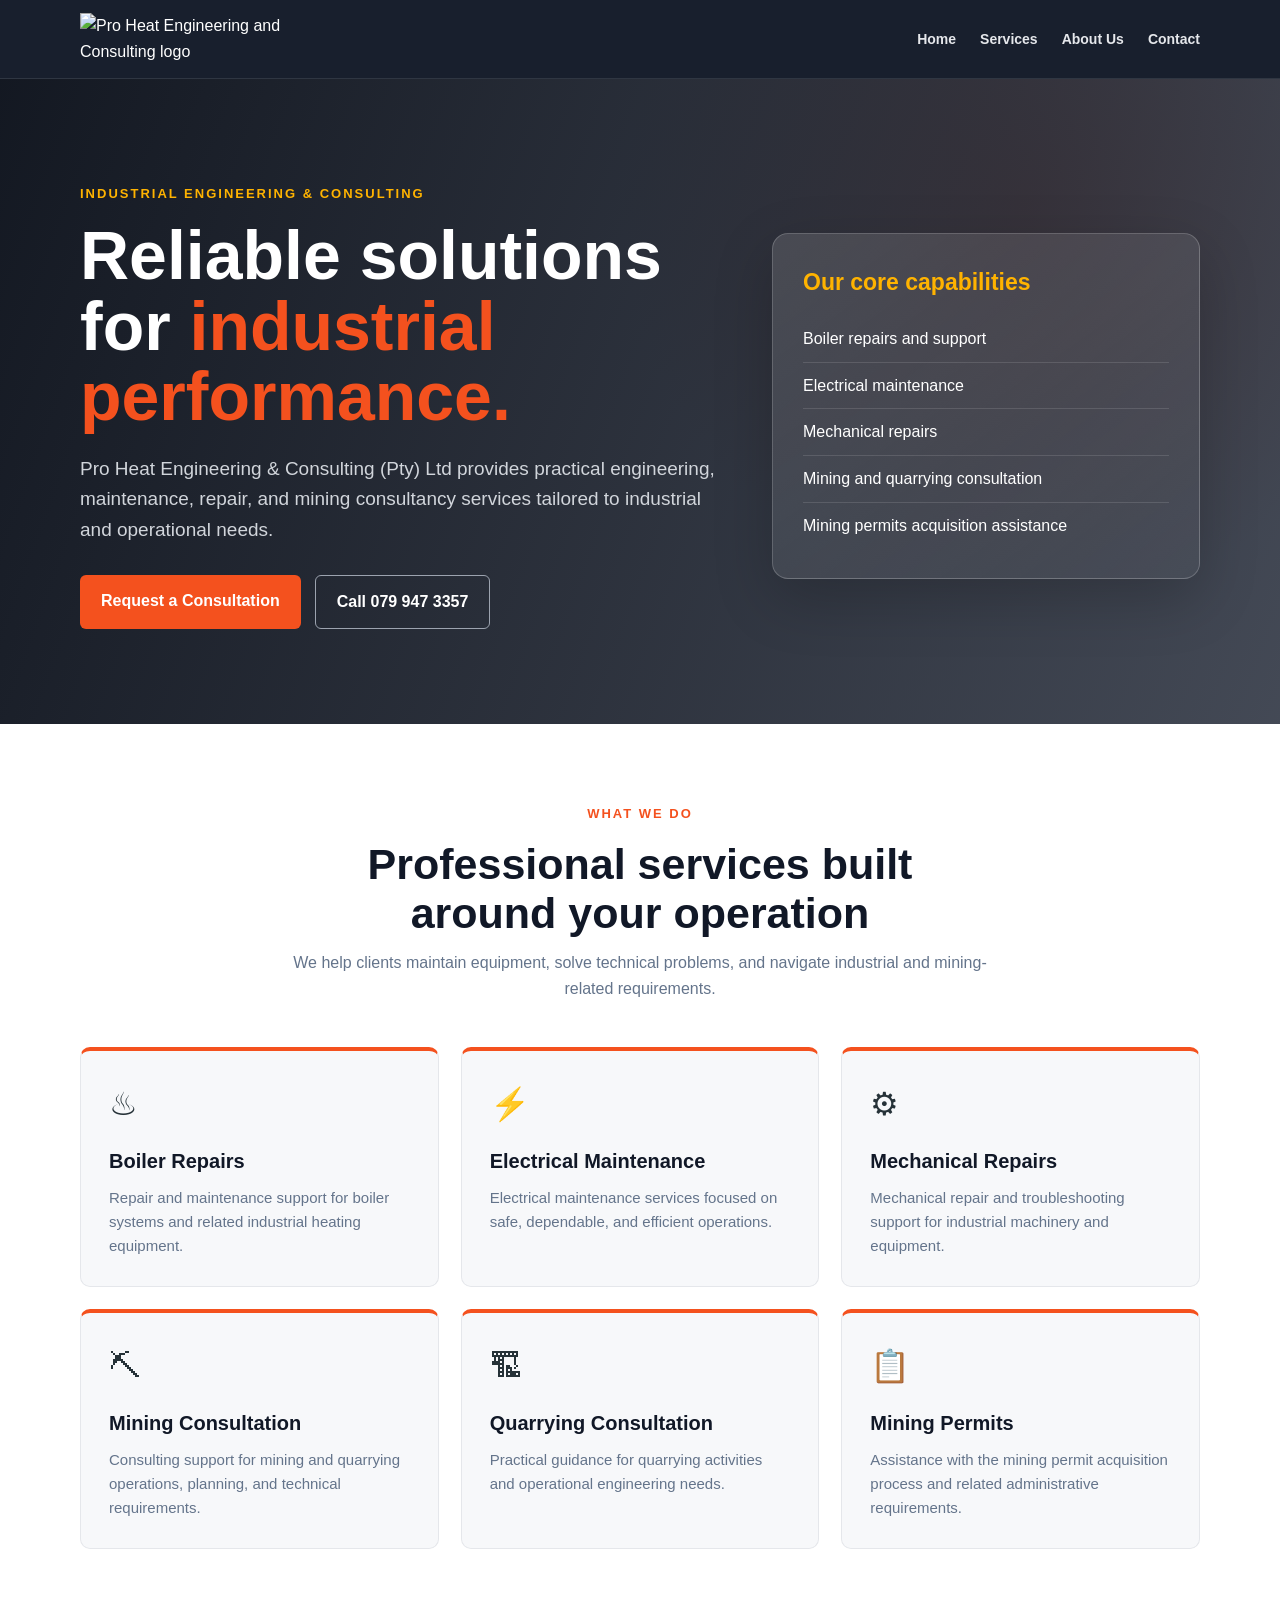
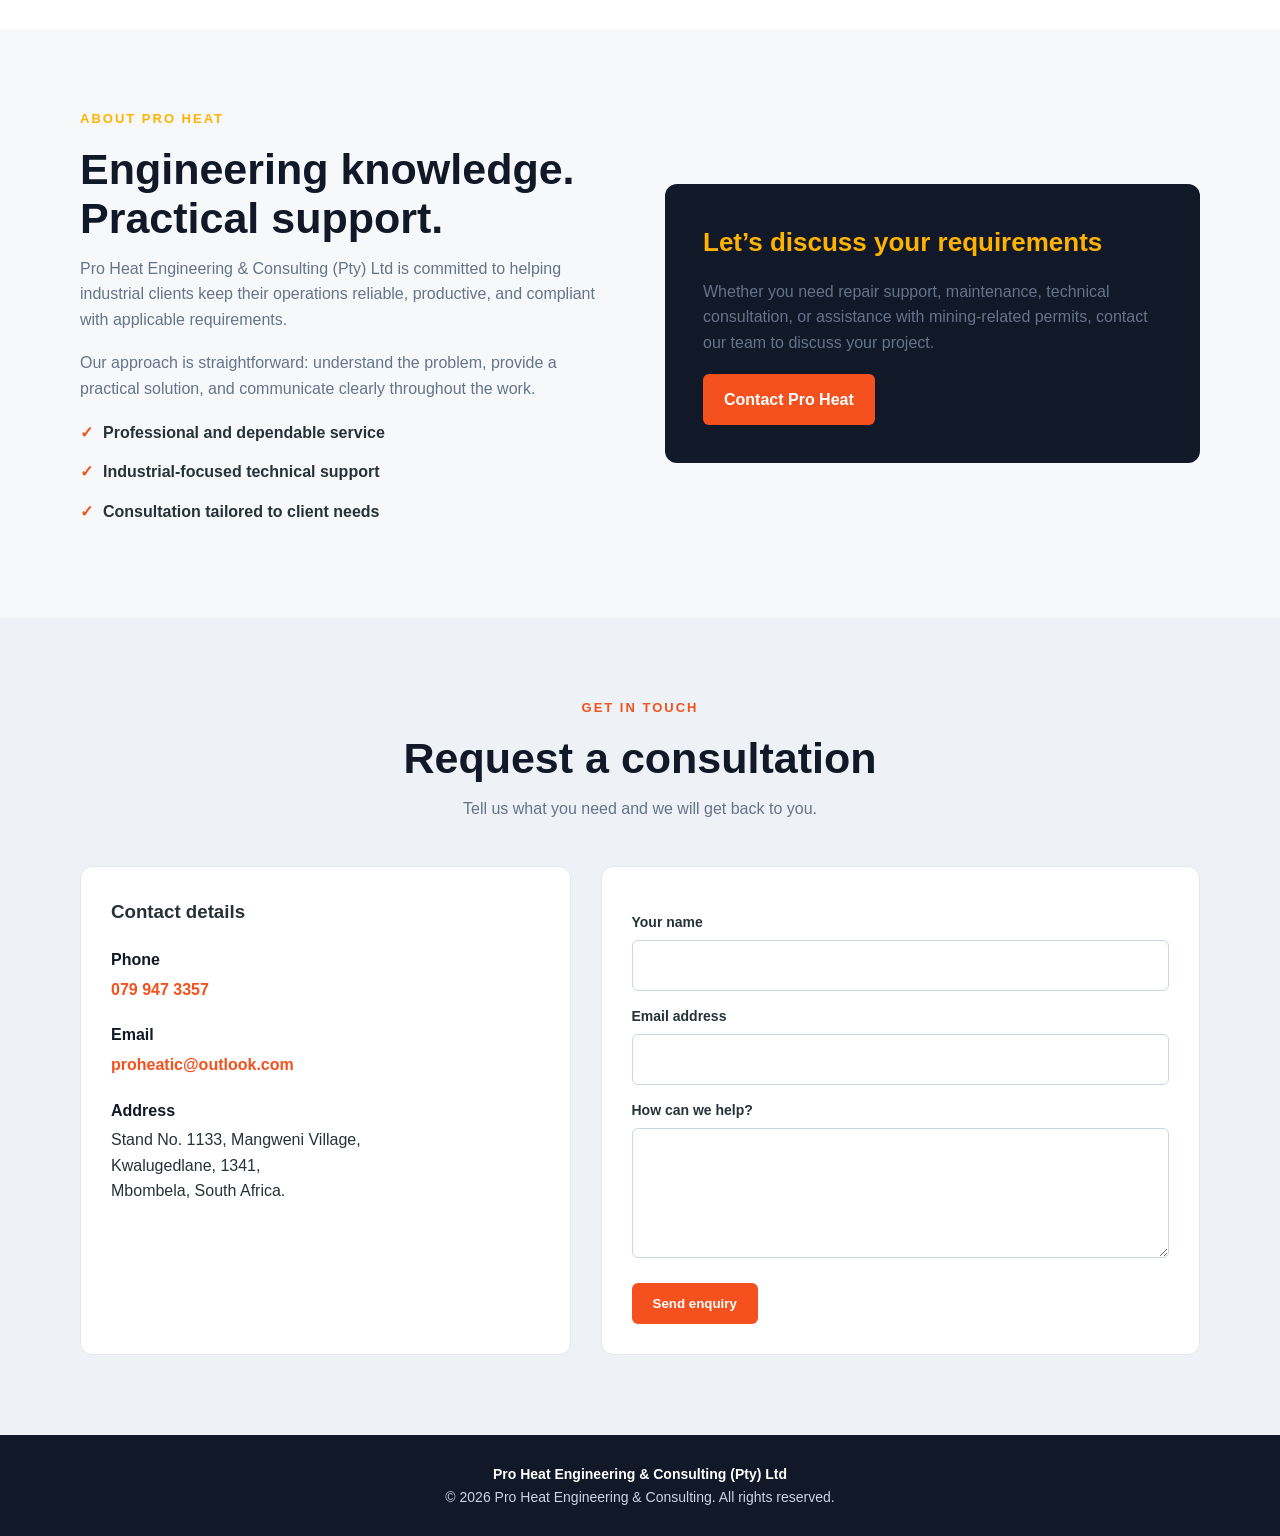
==== index.html @ ebc01241 "Add files via upload" ====
<!DOCTYPE html>
<html lang="en">
<head>
  <meta charset="UTF-8">
  <meta name="viewport" content="width=device-width, initial-scale=1.0">
  <title>Pro Heat Engineering & Consulting (Pty) Ltd</title>
  <meta name="description" content="Pro Heat Engineering & Consulting provides boiler repairs, electrical maintenance, mechanical repairs, and mining and quarrying consulting services in South Africa.">
  <link rel="icon" href="logo.png">
  <style>
    :root {
      --dark: #111827;
      --dark2: #1f2937;
      --orange: #f4511e;
      --gold: #ffb300;
      --light: #f7f8fa;
      --text: #263238;
      --muted: #64748b;
      --white: #fff;
    }
    * { box-sizing: border-box; margin: 0; padding: 0; }
    html { scroll-behavior: smooth; }
    body {
      font-family: Arial, Helvetica, sans-serif;
      color: var(--text);
      line-height: 1.6;
      background: var(--light);
    }
    a { color: inherit; text-decoration: none; }
    .container { width: min(1120px, 92%); margin: auto; }
    header {
      background: rgba(17,24,39,.97);
      color: white;
      position: sticky;
      top: 0;
      z-index: 20;
      border-bottom: 1px solid rgba(255,255,255,.1);
    }
    .nav {
      min-height: 78px;
      display: flex;
      align-items: center;
      justify-content: space-between;
      gap: 25px;
    }
    .brand img { width: 220px; max-width: 55vw; display: block; }
    nav { display: flex; gap: 24px; align-items: center; }
    nav a { font-size: 14px; font-weight: bold; color: #e5e7eb; }
    nav a:hover { color: var(--gold); }
    .menu { display: none; background: none; border: 1px solid #64748b; color: white; padding: 8px 10px; border-radius: 6px; }
    .hero {
      background:
        linear-gradient(110deg, rgba(10,15,25,.96), rgba(17,24,39,.78)),
        radial-gradient(circle at 80% 20%, rgba(244,81,30,.35), transparent 35%);
      color: white;
      padding: 105px 0 95px;
      overflow: hidden;
    }
    .hero-grid { display: grid; grid-template-columns: 1.2fr .8fr; gap: 50px; align-items: center; }
    .eyebrow { color: var(--gold); text-transform: uppercase; letter-spacing: 2px; font-weight: bold; font-size: 13px; margin-bottom: 15px; }
    h1 { font-size: clamp(38px, 6vw, 68px); line-height: 1.04; margin-bottom: 22px; }
    h1 span { color: var(--orange); }
    .hero p { font-size: 19px; max-width: 650px; color: #d1d5db; margin-bottom: 30px; }
    .buttons { display: flex; gap: 14px; flex-wrap: wrap; }
    .btn { display: inline-block; padding: 13px 21px; border-radius: 6px; font-weight: bold; transition: .2s; }
    .btn-primary { background: var(--orange); color: white; }
    .btn-primary:hover { background: #d84315; transform: translateY(-2px); }
    .btn-outline { border: 1px solid #9ca3af; color: white; }
    .btn-outline:hover { border-color: var(--gold); color: var(--gold); }
    .hero-card {
      background: linear-gradient(145deg, rgba(255,255,255,.13), rgba(255,255,255,.04));
      border: 1px solid rgba(255,255,255,.2);
      border-radius: 16px;
      padding: 30px;
      box-shadow: 0 20px 60px rgba(0,0,0,.2);
    }
    .hero-card h3 { color: var(--gold); margin-bottom: 15px; font-size: 23px; }
    .hero-card li { list-style: none; padding: 10px 0; border-bottom: 1px solid rgba(255,255,255,.12); }
    .hero-card li:last-child { border: 0; }
    section { padding: 80px 0; }
    .section-title { text-align: center; max-width: 700px; margin: 0 auto 45px; }
    .section-title .eyebrow { color: var(--orange); }
    h2 { font-size: clamp(29px, 4vw, 43px); line-height: 1.15; color: var(--dark); margin-bottom: 12px; }
    .section-title p { color: var(--muted); }
    .services { background: white; }
    .service-grid { display: grid; grid-template-columns: repeat(3, 1fr); gap: 22px; }
    .service {
      padding: 28px;
      border-radius: 10px;
      background: var(--light);
      border: 1px solid #e5e7eb;
      border-top: 4px solid var(--orange);
      transition: .2s;
    }
    .service:hover { transform: translateY(-5px); box-shadow: 0 12px 30px rgba(15,23,42,.08); }
    .icon { font-size: 32px; margin-bottom: 15px; }
    .service h3 { color: var(--dark); margin-bottom: 9px; font-size: 20px; }
    .service p { color: var(--muted); font-size: 15px; }
    .about-grid { display: grid; grid-template-columns: 1fr 1fr; gap: 50px; align-items: center; }
    .about-box { background: var(--dark); color: white; padding: 38px; border-radius: 12px; }
    .about-box h3 { color: var(--gold); font-size: 26px; margin-bottom: 15px; }
    .about p { color: var(--muted); margin-bottom: 18px; }
    .check { margin: 14px 0; font-weight: bold; }
    .check::before { content: "✓"; color: var(--orange); margin-right: 10px; }
    .contact { background: #eef1f5; }
    .contact-grid { display: grid; grid-template-columns: .9fr 1.1fr; gap: 30px; }
    .contact-card, form { background: white; padding: 30px; border-radius: 12px; border: 1px solid #e5e7eb; }
    .contact-item { margin: 20px 0; }
    .contact-item strong { display: block; color: var(--dark); margin-bottom: 4px; }
    .contact-item a { color: var(--orange); font-weight: bold; }
    label { display: block; font-size: 14px; font-weight: bold; margin: 14px 0 6px; }
    input, textarea {
      width: 100%; padding: 12px; border: 1px solid #cbd5e1; border-radius: 6px;
      font: inherit;
    }
    textarea { min-height: 130px; resize: vertical; }
    footer { background: var(--dark); color: #cbd5e1; padding: 28px 0; text-align: center; font-size: 14px; }
    footer strong { color: white; }
    @media (max-width: 800px) {
      .hero-grid, .about-grid, .contact-grid { grid-template-columns: 1fr; }
      .service-grid { grid-template-columns: 1fr 1fr; }
      nav { display: none; }
      .menu { display: block; }
      nav.open { display: flex; position: absolute; top: 78px; left: 0; right: 0; background: var(--dark); padding: 20px 4%; flex-direction: column; align-items: flex-start; }
    }
    @media (max-width: 520px) {
      .service-grid { grid-template-columns: 1fr; }
      .hero { padding: 70px 0; }
      section { padding: 60px 0; }
    }
  </style>
</head>
<body>
  <header>
    <div class="container nav">
      <a class="brand" href="#home"><img src="logo.png" alt="Pro Heat Engineering and Consulting logo"></a>
      <button class="menu" onclick="document.querySelector('nav').classList.toggle('open')">Menu</button>
      <nav>
        <a href="#home">Home</a>
        <a href="#services">Services</a>
        <a href="#about">About Us</a>
        <a href="#contact">Contact</a>
      </nav>
    </div>
  </header>

  <main>
    <section class="hero" id="home">
      <div class="container hero-grid">
        <div>
          <div class="eyebrow">Industrial Engineering & Consulting</div>
          <h1>Reliable solutions for <span>industrial performance.</span></h1>
          <p>Pro Heat Engineering & Consulting (Pty) Ltd provides practical engineering, maintenance, repair, and mining consultancy services tailored to industrial and operational needs.</p>
          <div class="buttons">
            <a class="btn btn-primary" href="#contact">Request a Consultation</a>
            <a class="btn btn-outline" href="tel:0799473357">Call 079 947 3357</a>
          </div>
        </div>
        <div class="hero-card">
          <h3>Our core capabilities</h3>
          <ul>
            <li>Boiler repairs and support</li>
            <li>Electrical maintenance</li>
            <li>Mechanical repairs</li>
            <li>Mining and quarrying consultation</li>
            <li>Mining permits acquisition assistance</li>
          </ul>
        </div>
      </div>
    </section>

    <section class="services" id="services">
      <div class="container">
        <div class="section-title">
          <div class="eyebrow">What we do</div>
          <h2>Professional services built around your operation</h2>
          <p>We help clients maintain equipment, solve technical problems, and navigate industrial and mining-related requirements.</p>
        </div>
        <div class="service-grid">
          <article class="service"><div class="icon">♨</div><h3>Boiler Repairs</h3><p>Repair and maintenance support for boiler systems and related industrial heating equipment.</p></article>
          <article class="service"><div class="icon">⚡</div><h3>Electrical Maintenance</h3><p>Electrical maintenance services focused on safe, dependable, and efficient operations.</p></article>
          <article class="service"><div class="icon">⚙</div><h3>Mechanical Repairs</h3><p>Mechanical repair and troubleshooting support for industrial machinery and equipment.</p></article>
          <article class="service"><div class="icon">⛏</div><h3>Mining Consultation</h3><p>Consulting support for mining and quarrying operations, planning, and technical requirements.</p></article>
          <article class="service"><div class="icon">🏗</div><h3>Quarrying Consultation</h3><p>Practical guidance for quarrying activities and operational engineering needs.</p></article>
          <article class="service"><div class="icon">📋</div><h3>Mining Permits</h3><p>Assistance with the mining permit acquisition process and related administrative requirements.</p></article>
        </div>
      </div>
    </section>

    <section class="about" id="about">
      <div class="container about-grid">
        <div>
          <div class="eyebrow">About Pro Heat</div>
          <h2>Engineering knowledge. Practical support.</h2>
          <p>Pro Heat Engineering & Consulting (Pty) Ltd is committed to helping industrial clients keep their operations reliable, productive, and compliant with applicable requirements.</p>
          <p>Our approach is straightforward: understand the problem, provide a practical solution, and communicate clearly throughout the work.</p>
          <div class="check">Professional and dependable service</div>
          <div class="check">Industrial-focused technical support</div>
          <div class="check">Consultation tailored to client needs</div>
        </div>
        <div class="about-box">
          <h3>Let’s discuss your requirements</h3>
          <p>Whether you need repair support, maintenance, technical consultation, or assistance with mining-related permits, contact our team to discuss your project.</p>
          <a class="btn btn-primary" href="#contact">Contact Pro Heat</a>
        </div>
      </div>
    </section>

    <section class="contact" id="contact">
      <div class="container">
        <div class="section-title">
          <div class="eyebrow">Get in touch</div>
          <h2>Request a consultation</h2>
          <p>Tell us what you need and we will get back to you.</p>
        </div>
        <div class="contact-grid">
          <div class="contact-card">
            <h3>Contact details</h3>
            <div class="contact-item"><strong>Phone</strong><a href="tel:0799473357">079 947 3357</a></div>
            <div class="contact-item"><strong>Email</strong><a href="mailto:proheatic@outlook.com">proheatic@outlook.com</a></div>
            <div class="contact-item"><strong>Address</strong>Stand No. 1133, Mangweni Village,<br>Kwalugedlane, 1341,<br>Mbombela, South Africa.</div>
          </div>
          <form action="mailto:proheatic@outlook.com" method="post" enctype="text/plain">
            <label for="name">Your name</label>
            <input id="name" name="Name" required>
            <label for="email">Email address</label>
            <input id="email" name="Email" type="email" required>
            <label for="message">How can we help?</label>
            <textarea id="message" name="Message" required></textarea>
            <button class="btn btn-primary" type="submit" style="border:0;margin-top:18px;cursor:pointer;">Send enquiry</button>
          </form>
        </div>
      </div>
    </section>
  </main>

  <footer>
    <div class="container">
      <strong>Pro Heat Engineering & Consulting (Pty) Ltd</strong><br>
      © <span id="year"></span> Pro Heat Engineering & Consulting. All rights reserved.
    </div>
  </footer>
  <script>document.getElementById('year').textContent = new Date().getFullYear();</script>
</body>
</html>
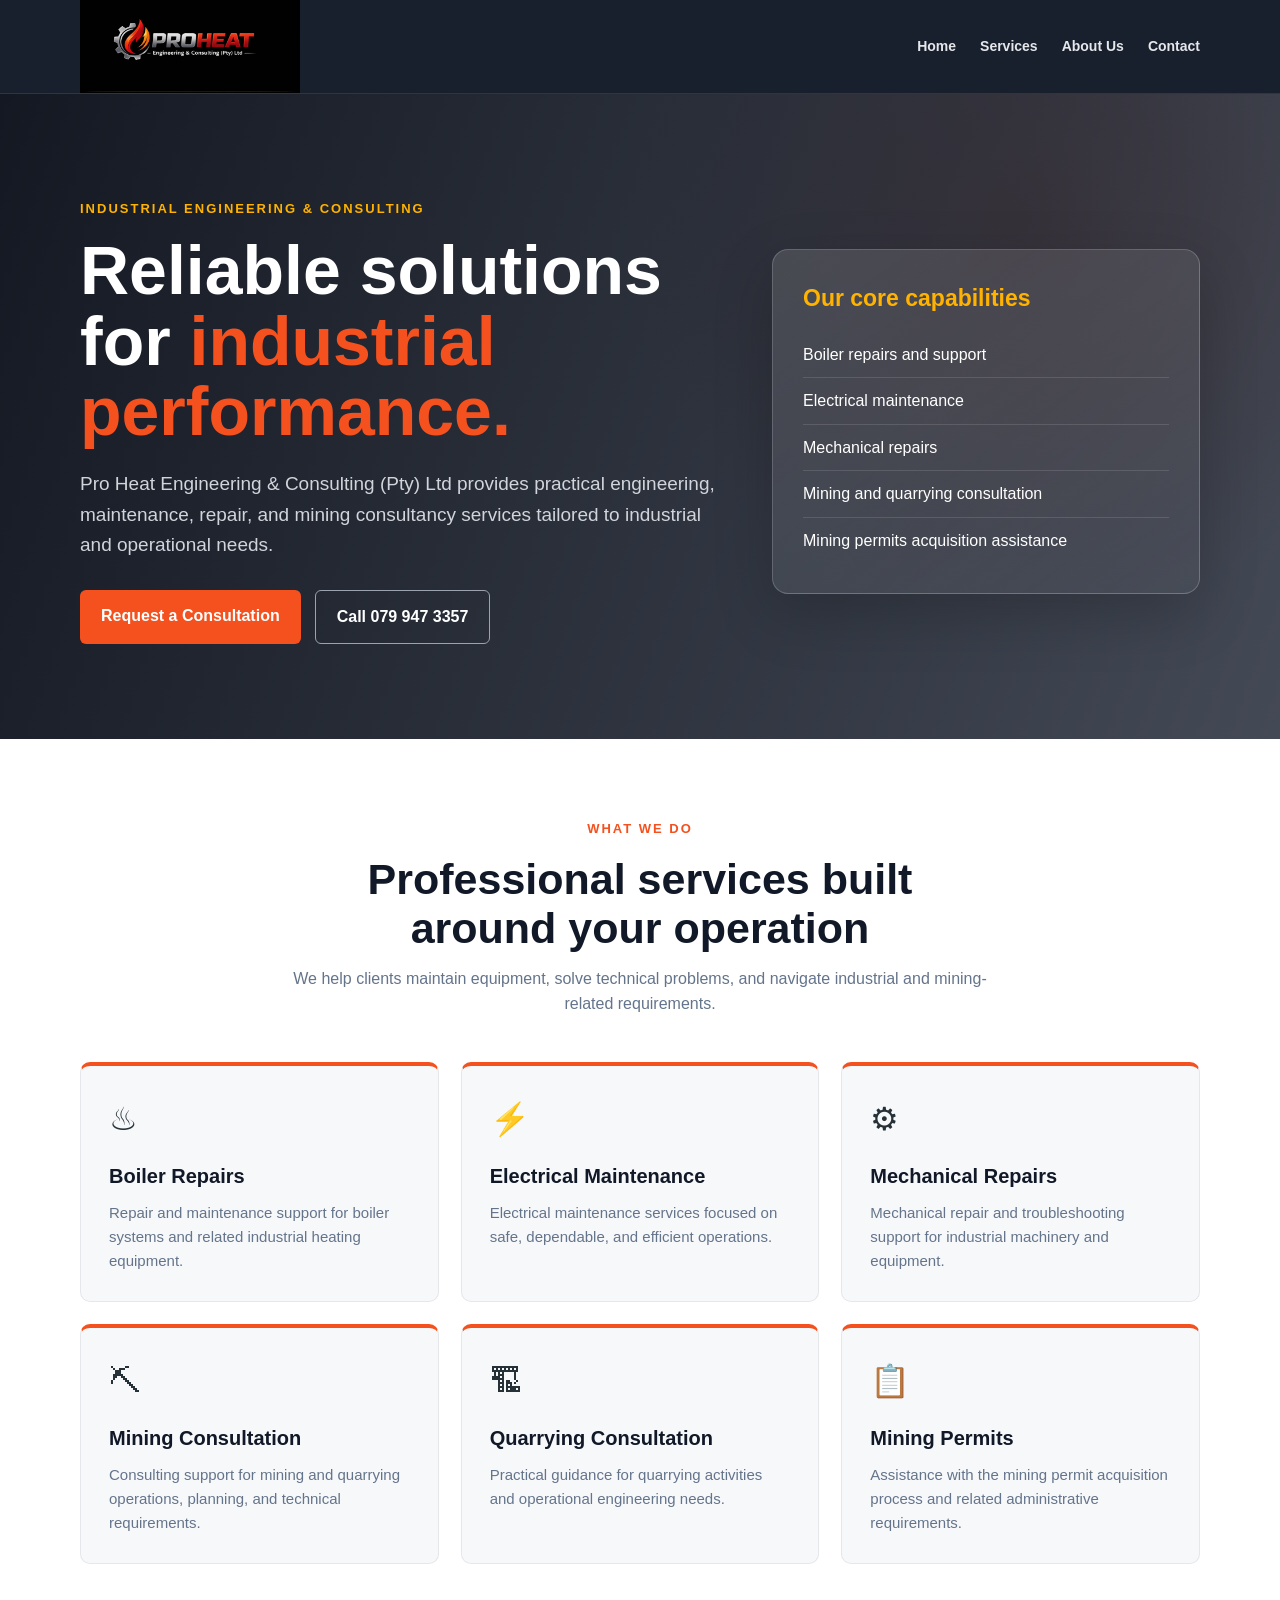
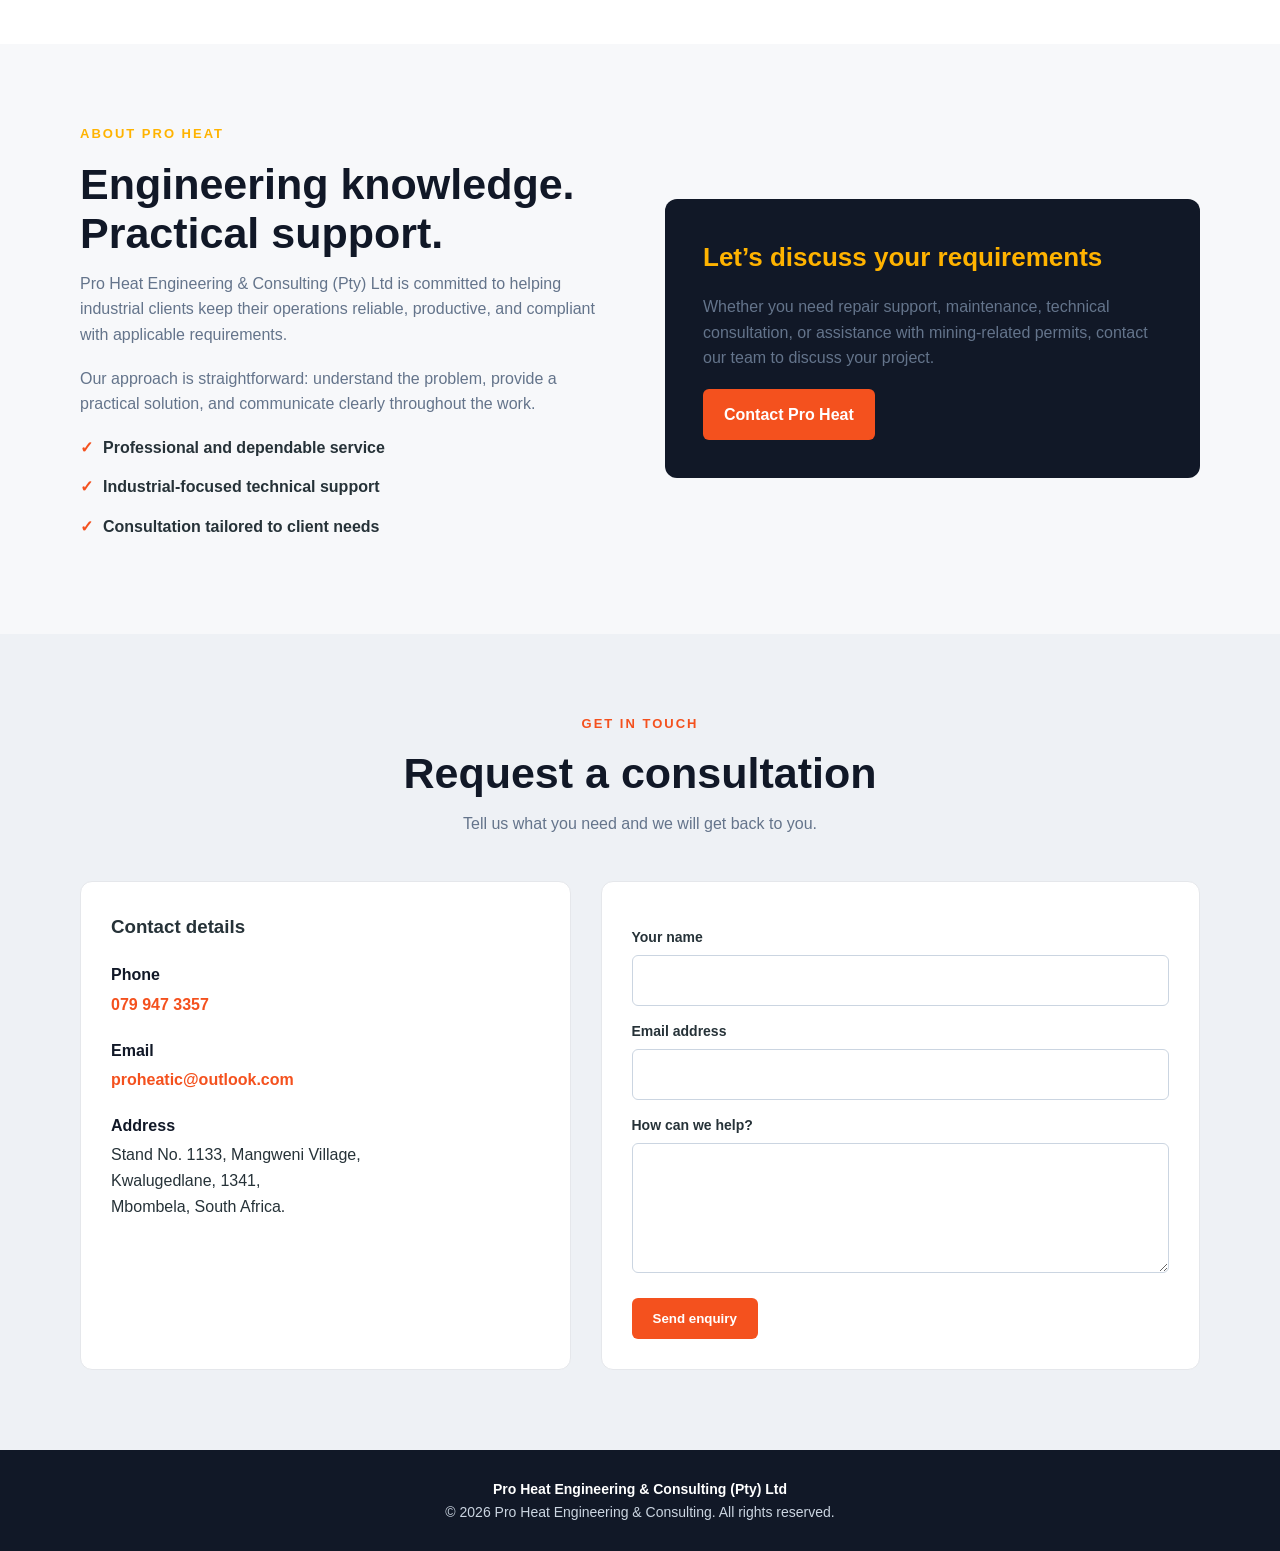
==== commit 792acf3b: "Update index.html" ====
--- a/index.html
+++ b/index.html
@@ -216,7 +216,7 @@
           <div class="contact-card">
             <h3>Contact details</h3>
             <div class="contact-item"><strong>Phone</strong><a href="tel:0799473357">079 947 3357</a></div>
-            <div class="contact-item"><strong>Email</strong><a href="mailto:proheatic@outlook.com">proheatic@outlook.com</a></div>
+            <div class="contact-item"><strong>Email</strong><a href="mailto:sbmunlimitedgroup@outlook.com">proheatic@outlook.com</a></div>
             <div class="contact-item"><strong>Address</strong>Stand No. 1133, Mangweni Village,<br>Kwalugedlane, 1341,<br>Mbombela, South Africa.</div>
           </div>
           <form action="mailto:proheatic@outlook.com" method="post" enctype="text/plain">
@@ -241,4 +241,4 @@
   </footer>
   <script>document.getElementById('year').textContent = new Date().getFullYear();</script>
 </body>
-</html>+</html>
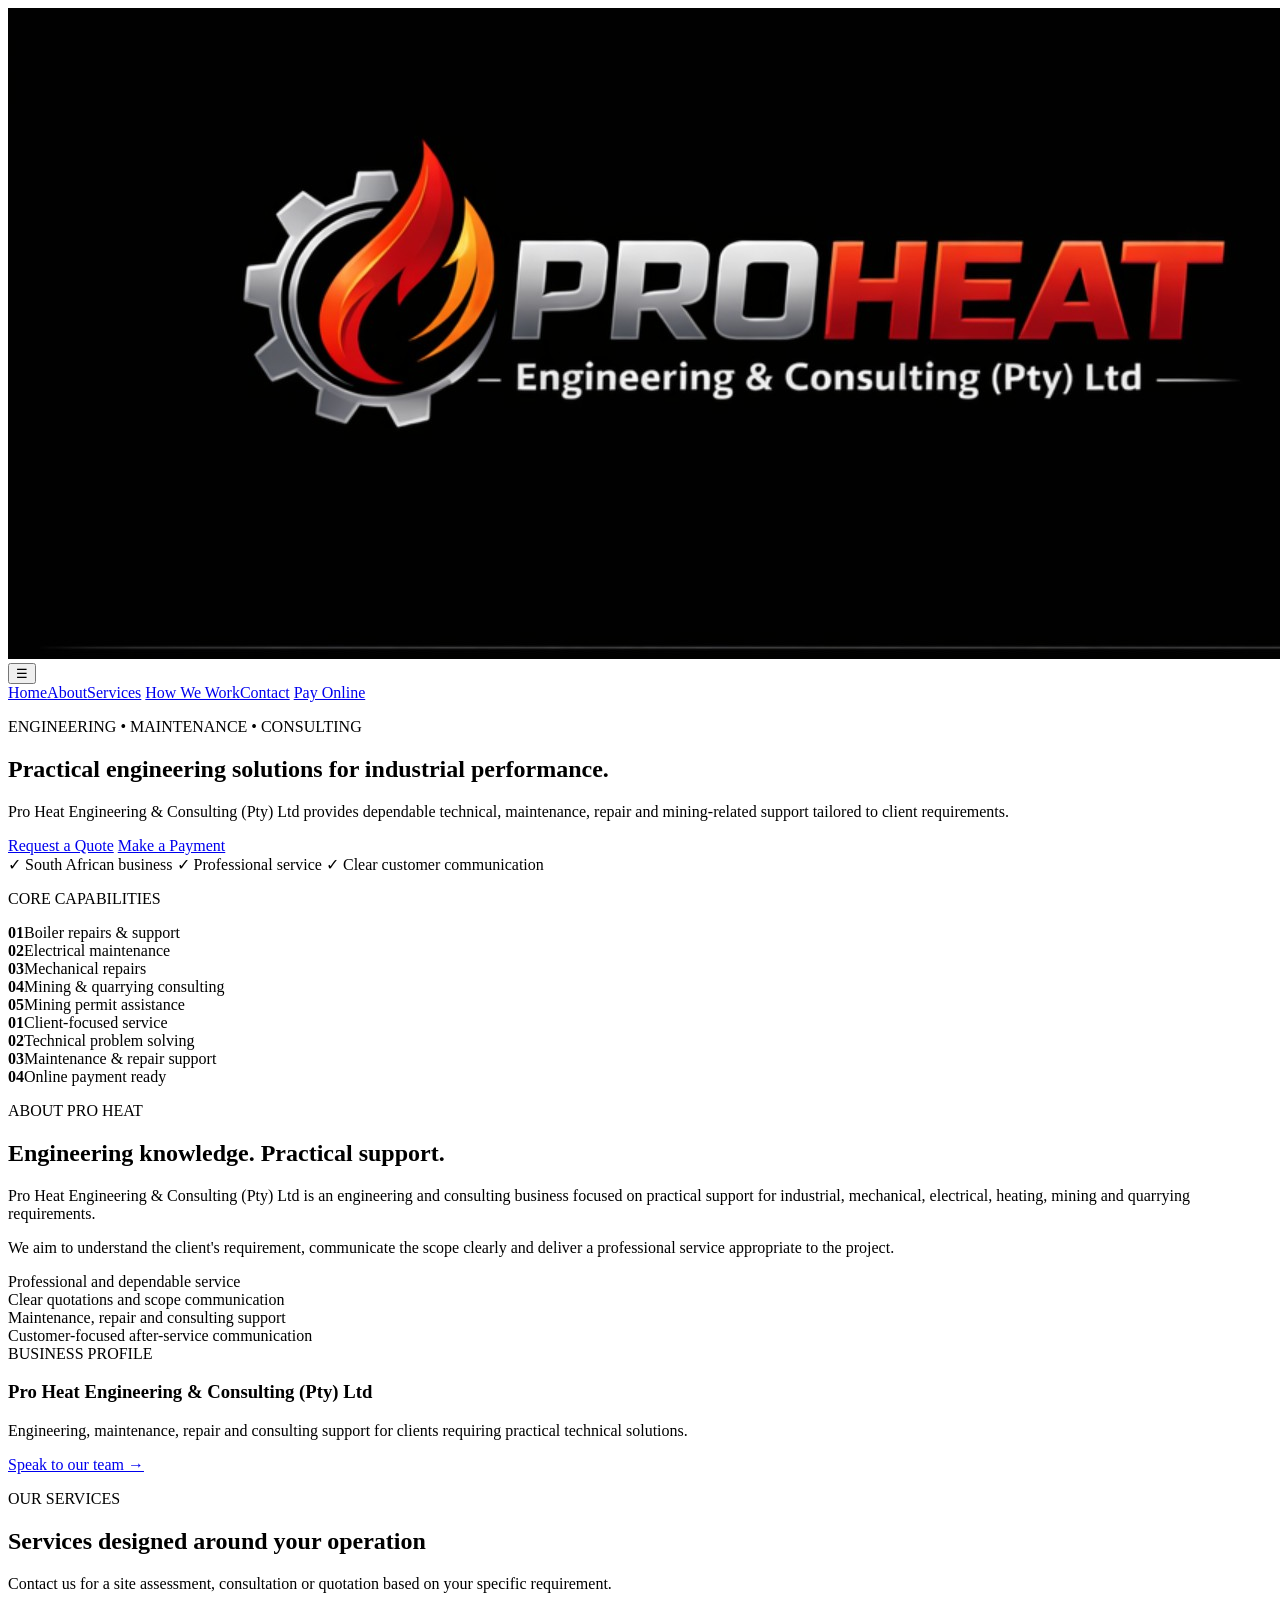
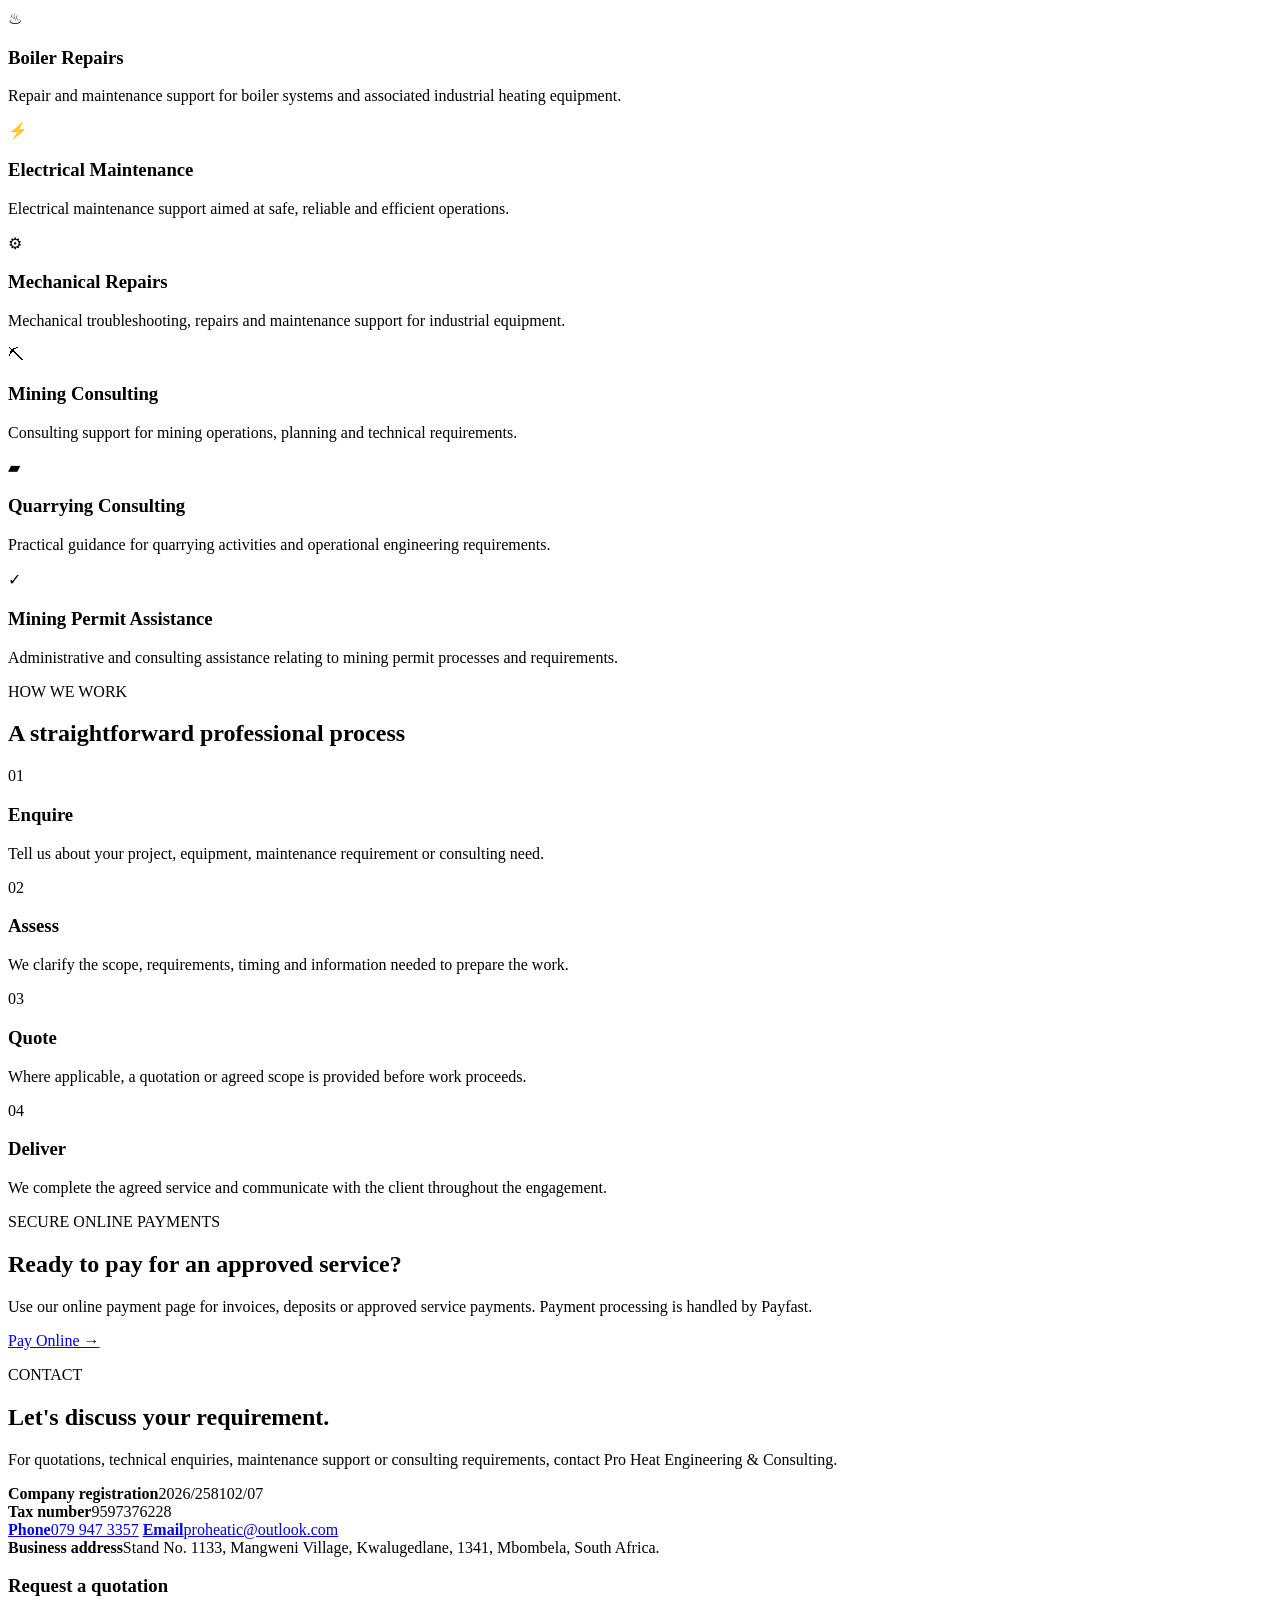
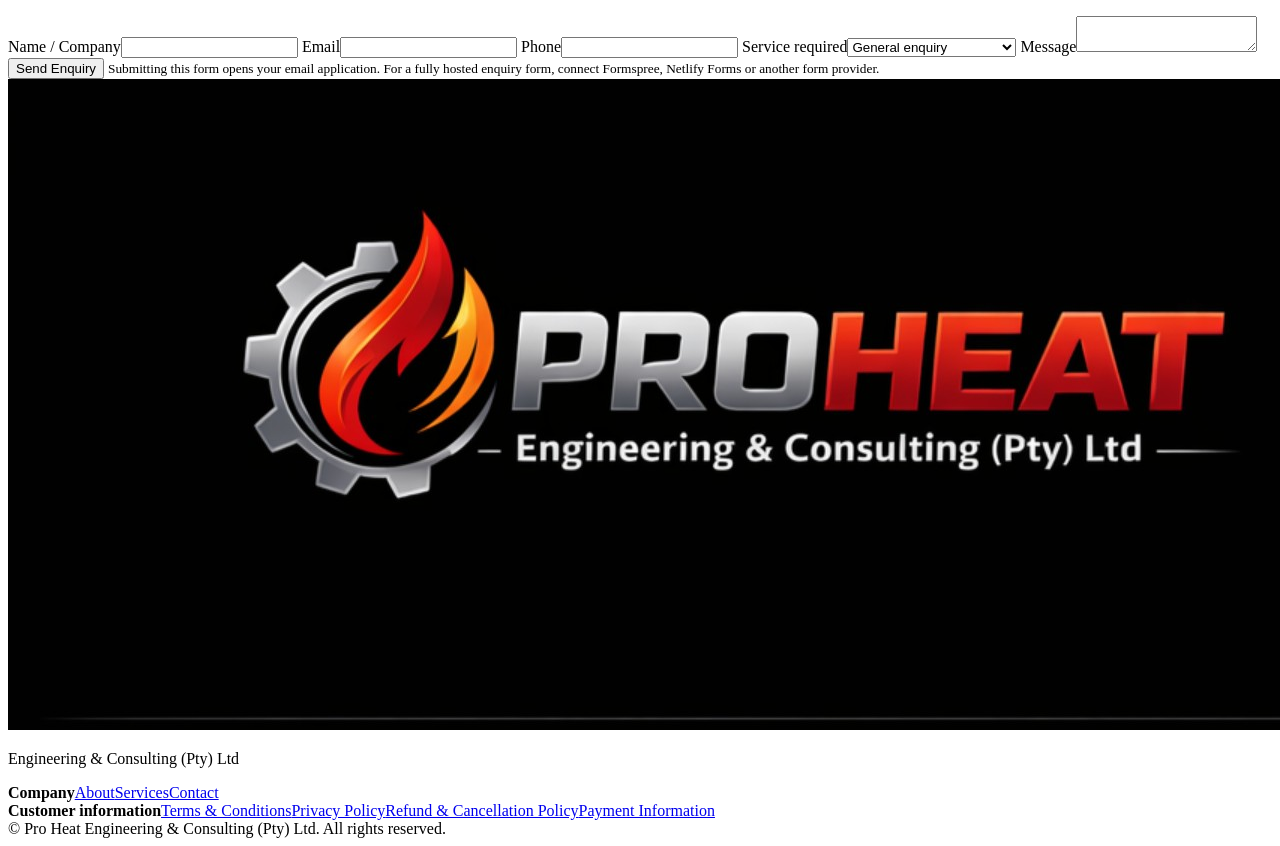
==== commit 3aa78e1c: "Update index.html" ====
--- a/index.html
+++ b/index.html
@@ -1,244 +1,164 @@
-<!DOCTYPE html>
-<html lang="en">
+<!doctype html>
+<html lang="en-ZA">
 <head>
-  <meta charset="UTF-8">
-  <meta name="viewport" content="width=device-width, initial-scale=1.0">
-  <title>Pro Heat Engineering & Consulting (Pty) Ltd</title>
-  <meta name="description" content="Pro Heat Engineering & Consulting provides boiler repairs, electrical maintenance, mechanical repairs, and mining and quarrying consulting services in South Africa.">
+  <meta charset="utf-8">
+  <meta name="viewport" content="width=device-width, initial-scale=1">
+  <title>Pro Heat Engineering & Consulting (Pty) Ltd | Engineering, Maintenance & Mining Support</title>
+  <meta name="description" content="Pro Heat Engineering & Consulting (Pty) Ltd provides engineering, boiler, electrical, mechanical, mining and quarrying support services in South Africa.">
+  <meta name="theme-color" content="#101820">
   <link rel="icon" href="logo.png">
-  <style>
-    :root {
-      --dark: #111827;
-      --dark2: #1f2937;
-      --orange: #f4511e;
-      --gold: #ffb300;
-      --light: #f7f8fa;
-      --text: #263238;
-      --muted: #64748b;
-      --white: #fff;
-    }
-    * { box-sizing: border-box; margin: 0; padding: 0; }
-    html { scroll-behavior: smooth; }
-    body {
-      font-family: Arial, Helvetica, sans-serif;
-      color: var(--text);
-      line-height: 1.6;
-      background: var(--light);
-    }
-    a { color: inherit; text-decoration: none; }
-    .container { width: min(1120px, 92%); margin: auto; }
-    header {
-      background: rgba(17,24,39,.97);
-      color: white;
-      position: sticky;
-      top: 0;
-      z-index: 20;
-      border-bottom: 1px solid rgba(255,255,255,.1);
-    }
-    .nav {
-      min-height: 78px;
-      display: flex;
-      align-items: center;
-      justify-content: space-between;
-      gap: 25px;
-    }
-    .brand img { width: 220px; max-width: 55vw; display: block; }
-    nav { display: flex; gap: 24px; align-items: center; }
-    nav a { font-size: 14px; font-weight: bold; color: #e5e7eb; }
-    nav a:hover { color: var(--gold); }
-    .menu { display: none; background: none; border: 1px solid #64748b; color: white; padding: 8px 10px; border-radius: 6px; }
-    .hero {
-      background:
-        linear-gradient(110deg, rgba(10,15,25,.96), rgba(17,24,39,.78)),
-        radial-gradient(circle at 80% 20%, rgba(244,81,30,.35), transparent 35%);
-      color: white;
-      padding: 105px 0 95px;
-      overflow: hidden;
-    }
-    .hero-grid { display: grid; grid-template-columns: 1.2fr .8fr; gap: 50px; align-items: center; }
-    .eyebrow { color: var(--gold); text-transform: uppercase; letter-spacing: 2px; font-weight: bold; font-size: 13px; margin-bottom: 15px; }
-    h1 { font-size: clamp(38px, 6vw, 68px); line-height: 1.04; margin-bottom: 22px; }
-    h1 span { color: var(--orange); }
-    .hero p { font-size: 19px; max-width: 650px; color: #d1d5db; margin-bottom: 30px; }
-    .buttons { display: flex; gap: 14px; flex-wrap: wrap; }
-    .btn { display: inline-block; padding: 13px 21px; border-radius: 6px; font-weight: bold; transition: .2s; }
-    .btn-primary { background: var(--orange); color: white; }
-    .btn-primary:hover { background: #d84315; transform: translateY(-2px); }
-    .btn-outline { border: 1px solid #9ca3af; color: white; }
-    .btn-outline:hover { border-color: var(--gold); color: var(--gold); }
-    .hero-card {
-      background: linear-gradient(145deg, rgba(255,255,255,.13), rgba(255,255,255,.04));
-      border: 1px solid rgba(255,255,255,.2);
-      border-radius: 16px;
-      padding: 30px;
-      box-shadow: 0 20px 60px rgba(0,0,0,.2);
-    }
-    .hero-card h3 { color: var(--gold); margin-bottom: 15px; font-size: 23px; }
-    .hero-card li { list-style: none; padding: 10px 0; border-bottom: 1px solid rgba(255,255,255,.12); }
-    .hero-card li:last-child { border: 0; }
-    section { padding: 80px 0; }
-    .section-title { text-align: center; max-width: 700px; margin: 0 auto 45px; }
-    .section-title .eyebrow { color: var(--orange); }
-    h2 { font-size: clamp(29px, 4vw, 43px); line-height: 1.15; color: var(--dark); margin-bottom: 12px; }
-    .section-title p { color: var(--muted); }
-    .services { background: white; }
-    .service-grid { display: grid; grid-template-columns: repeat(3, 1fr); gap: 22px; }
-    .service {
-      padding: 28px;
-      border-radius: 10px;
-      background: var(--light);
-      border: 1px solid #e5e7eb;
-      border-top: 4px solid var(--orange);
-      transition: .2s;
-    }
-    .service:hover { transform: translateY(-5px); box-shadow: 0 12px 30px rgba(15,23,42,.08); }
-    .icon { font-size: 32px; margin-bottom: 15px; }
-    .service h3 { color: var(--dark); margin-bottom: 9px; font-size: 20px; }
-    .service p { color: var(--muted); font-size: 15px; }
-    .about-grid { display: grid; grid-template-columns: 1fr 1fr; gap: 50px; align-items: center; }
-    .about-box { background: var(--dark); color: white; padding: 38px; border-radius: 12px; }
-    .about-box h3 { color: var(--gold); font-size: 26px; margin-bottom: 15px; }
-    .about p { color: var(--muted); margin-bottom: 18px; }
-    .check { margin: 14px 0; font-weight: bold; }
-    .check::before { content: "✓"; color: var(--orange); margin-right: 10px; }
-    .contact { background: #eef1f5; }
-    .contact-grid { display: grid; grid-template-columns: .9fr 1.1fr; gap: 30px; }
-    .contact-card, form { background: white; padding: 30px; border-radius: 12px; border: 1px solid #e5e7eb; }
-    .contact-item { margin: 20px 0; }
-    .contact-item strong { display: block; color: var(--dark); margin-bottom: 4px; }
-    .contact-item a { color: var(--orange); font-weight: bold; }
-    label { display: block; font-size: 14px; font-weight: bold; margin: 14px 0 6px; }
-    input, textarea {
-      width: 100%; padding: 12px; border: 1px solid #cbd5e1; border-radius: 6px;
-      font: inherit;
-    }
-    textarea { min-height: 130px; resize: vertical; }
-    footer { background: var(--dark); color: #cbd5e1; padding: 28px 0; text-align: center; font-size: 14px; }
-    footer strong { color: white; }
-    @media (max-width: 800px) {
-      .hero-grid, .about-grid, .contact-grid { grid-template-columns: 1fr; }
-      .service-grid { grid-template-columns: 1fr 1fr; }
-      nav { display: none; }
-      .menu { display: block; }
-      nav.open { display: flex; position: absolute; top: 78px; left: 0; right: 0; background: var(--dark); padding: 20px 4%; flex-direction: column; align-items: flex-start; }
-    }
-    @media (max-width: 520px) {
-      .service-grid { grid-template-columns: 1fr; }
-      .hero { padding: 70px 0; }
-      section { padding: 60px 0; }
-    }
-  </style>
+  <link rel="stylesheet" href="styles.css">
 </head>
 <body>
-  <header>
-    <div class="container nav">
-      <a class="brand" href="#home"><img src="logo.png" alt="Pro Heat Engineering and Consulting logo"></a>
-      <button class="menu" onclick="document.querySelector('nav').classList.toggle('open')">Menu</button>
-      <nav>
-        <a href="#home">Home</a>
-        <a href="#services">Services</a>
-        <a href="#about">About Us</a>
-        <a href="#contact">Contact</a>
-      </nav>
+<header class="site-header">
+  <div class="container nav-wrap">
+    <a class="brand" href="#home" aria-label="Pro Heat home">
+      <img src="logo.png" alt="Pro Heat Engineering & Consulting (Pty) Ltd">
+    </a>
+    <button class="menu-btn" aria-label="Open menu" aria-expanded="false">☰</button>
+    <nav class="nav" aria-label="Main navigation">
+      <a href="#home">Home</a><a href="#about">About</a><a href="#services">Services</a>
+      <a href="#process">How We Work</a><a href="#contact">Contact</a>
+      <a class="nav-pay" href="pay.html">Pay Online</a>
+    </nav>
+  </div>
+</header>
+
+<main>
+<section id="home" class="hero">
+  <div class="container hero-grid">
+    <div>
+      <p class="kicker">ENGINEERING • MAINTENANCE • CONSULTING</p>
+      <h1>Practical engineering solutions for <span>industrial performance.</span></h1>
+      <p class="lead">Pro Heat Engineering & Consulting (Pty) Ltd provides dependable technical, maintenance, repair and mining-related support tailored to client requirements.</p>
+      <div class="actions">
+        <a class="btn primary" href="#contact">Request a Quote</a>
+        <a class="btn ghost" href="pay.html">Make a Payment</a>
+      </div>
+      <div class="trust-row">
+        <span>✓ South African business</span>
+        <span>✓ Professional service</span>
+        <span>✓ Clear customer communication</span>
+      </div>
     </div>
-  </header>
+    <aside class="hero-panel">
+      <p class="panel-label">CORE CAPABILITIES</p>
+      <div class="capability"><b>01</b><span>Boiler repairs & support</span></div>
+      <div class="capability"><b>02</b><span>Electrical maintenance</span></div>
+      <div class="capability"><b>03</b><span>Mechanical repairs</span></div>
+      <div class="capability"><b>04</b><span>Mining & quarrying consulting</span></div>
+      <div class="capability"><b>05</b><span>Mining permit assistance</span></div>
+    </aside>
+  </div>
+</section>
 
-  <main>
-    <section class="hero" id="home">
-      <div class="container hero-grid">
-        <div>
-          <div class="eyebrow">Industrial Engineering & Consulting</div>
-          <h1>Reliable solutions for <span>industrial performance.</span></h1>
-          <p>Pro Heat Engineering & Consulting (Pty) Ltd provides practical engineering, maintenance, repair, and mining consultancy services tailored to industrial and operational needs.</p>
-          <div class="buttons">
-            <a class="btn btn-primary" href="#contact">Request a Consultation</a>
-            <a class="btn btn-outline" href="tel:0799473357">Call 079 947 3357</a>
-          </div>
-        </div>
-        <div class="hero-card">
-          <h3>Our core capabilities</h3>
-          <ul>
-            <li>Boiler repairs and support</li>
-            <li>Electrical maintenance</li>
-            <li>Mechanical repairs</li>
-            <li>Mining and quarrying consultation</li>
-            <li>Mining permits acquisition assistance</li>
-          </ul>
-        </div>
+<section class="stats">
+  <div class="container stat-grid">
+    <div><strong>01</strong><span>Client-focused service</span></div>
+    <div><strong>02</strong><span>Technical problem solving</span></div>
+    <div><strong>03</strong><span>Maintenance & repair support</span></div>
+    <div><strong>04</strong><span>Online payment ready</span></div>
+  </div>
+</section>
+
+<section id="about" class="section">
+  <div class="container two-col">
+    <div>
+      <p class="kicker dark">ABOUT PRO HEAT</p>
+      <h2>Engineering knowledge. Practical support.</h2>
+      <p>Pro Heat Engineering & Consulting (Pty) Ltd is an engineering and consulting business focused on practical support for industrial, mechanical, electrical, heating, mining and quarrying requirements.</p>
+      <p>We aim to understand the client's requirement, communicate the scope clearly and deliver a professional service appropriate to the project.</p>
+      <div class="check-list">
+        <div>Professional and dependable service</div>
+        <div>Clear quotations and scope communication</div>
+        <div>Maintenance, repair and consulting support</div>
+        <div>Customer-focused after-service communication</div>
       </div>
-    </section>
+    </div>
+    <div class="dark-card">
+      <span class="card-tag">BUSINESS PROFILE</span>
+      <h3>Pro Heat Engineering & Consulting (Pty) Ltd</h3>
+      <p>Engineering, maintenance, repair and consulting support for clients requiring practical technical solutions.</p>
+      <a href="#contact" class="text-link">Speak to our team →</a>
+    </div>
+  </div>
+</section>
 
-    <section class="services" id="services">
-      <div class="container">
-        <div class="section-title">
-          <div class="eyebrow">What we do</div>
-          <h2>Professional services built around your operation</h2>
-          <p>We help clients maintain equipment, solve technical problems, and navigate industrial and mining-related requirements.</p>
-        </div>
-        <div class="service-grid">
-          <article class="service"><div class="icon">♨</div><h3>Boiler Repairs</h3><p>Repair and maintenance support for boiler systems and related industrial heating equipment.</p></article>
-          <article class="service"><div class="icon">⚡</div><h3>Electrical Maintenance</h3><p>Electrical maintenance services focused on safe, dependable, and efficient operations.</p></article>
-          <article class="service"><div class="icon">⚙</div><h3>Mechanical Repairs</h3><p>Mechanical repair and troubleshooting support for industrial machinery and equipment.</p></article>
-          <article class="service"><div class="icon">⛏</div><h3>Mining Consultation</h3><p>Consulting support for mining and quarrying operations, planning, and technical requirements.</p></article>
-          <article class="service"><div class="icon">🏗</div><h3>Quarrying Consultation</h3><p>Practical guidance for quarrying activities and operational engineering needs.</p></article>
-          <article class="service"><div class="icon">📋</div><h3>Mining Permits</h3><p>Assistance with the mining permit acquisition process and related administrative requirements.</p></article>
-        </div>
+<section id="services" class="section alt">
+  <div class="container">
+    <div class="section-head">
+      <p class="kicker dark">OUR SERVICES</p>
+      <h2>Services designed around your operation</h2>
+      <p>Contact us for a site assessment, consultation or quotation based on your specific requirement.</p>
+    </div>
+    <div class="service-grid">
+      <article class="service"><div class="service-icon">♨</div><h3>Boiler Repairs</h3><p>Repair and maintenance support for boiler systems and associated industrial heating equipment.</p></article>
+      <article class="service"><div class="service-icon">⚡</div><h3>Electrical Maintenance</h3><p>Electrical maintenance support aimed at safe, reliable and efficient operations.</p></article>
+      <article class="service"><div class="service-icon">⚙</div><h3>Mechanical Repairs</h3><p>Mechanical troubleshooting, repairs and maintenance support for industrial equipment.</p></article>
+      <article class="service"><div class="service-icon">⛏</div><h3>Mining Consulting</h3><p>Consulting support for mining operations, planning and technical requirements.</p></article>
+      <article class="service"><div class="service-icon">▰</div><h3>Quarrying Consulting</h3><p>Practical guidance for quarrying activities and operational engineering requirements.</p></article>
+      <article class="service"><div class="service-icon">✓</div><h3>Mining Permit Assistance</h3><p>Administrative and consulting assistance relating to mining permit processes and requirements.</p></article>
+    </div>
+  </div>
+</section>
+
+<section id="process" class="section">
+  <div class="container">
+    <div class="section-head">
+      <p class="kicker dark">HOW WE WORK</p>
+      <h2>A straightforward professional process</h2>
+    </div>
+    <div class="process-grid">
+      <div><span>01</span><h3>Enquire</h3><p>Tell us about your project, equipment, maintenance requirement or consulting need.</p></div>
+      <div><span>02</span><h3>Assess</h3><p>We clarify the scope, requirements, timing and information needed to prepare the work.</p></div>
+      <div><span>03</span><h3>Quote</h3><p>Where applicable, a quotation or agreed scope is provided before work proceeds.</p></div>
+      <div><span>04</span><h3>Deliver</h3><p>We complete the agreed service and communicate with the client throughout the engagement.</p></div>
+    </div>
+  </div>
+</section>
+
+<section class="payment-strip">
+  <div class="container payment-grid">
+    <div><p class="kicker">SECURE ONLINE PAYMENTS</p><h2>Ready to pay for an approved service?</h2><p>Use our online payment page for invoices, deposits or approved service payments. Payment processing is handled by Payfast.</p></div>
+    <a class="btn primary" href="pay.html">Pay Online →</a>
+  </div>
+</section>
+
+<section id="contact" class="section contact">
+  <div class="container contact-grid">
+    <div>
+      <p class="kicker dark">CONTACT</p>
+      <h2>Let's discuss your requirement.</h2>
+      <p>For quotations, technical enquiries, maintenance support or consulting requirements, contact Pro Heat Engineering & Consulting.</p>
+      <div class="contact-list"><div class="business-id"><strong>Company registration</strong><span>2026/258102/07</span></div>
+      <div class="business-id"><strong>Tax number</strong><span>9597376228</span></div>
+        <a href="tel:+27799473357"><strong>Phone</strong><span>079 947 3357</span></a>
+        <a href="mailto:proheatic@outlook.com"><strong>Email</strong><span>proheatic@outlook.com</span></a>
+        <div><strong>Business address</strong><span>Stand No. 1133, Mangweni Village, Kwalugedlane, 1341, Mbombela, South Africa.</span></div>
       </div>
-    </section>
+    </div>
+    <form class="contact-form" action="mailto:proheatic@outlook.com" method="post" enctype="text/plain">
+      <h3>Request a quotation</h3>
+      <label>Name / Company<input name="Name or Company" required></label>
+      <label>Email<input type="email" name="Email" required></label>
+      <label>Phone<input name="Phone"></label>
+      <label>Service required<select name="Service"><option>General enquiry</option><option>Boiler repairs</option><option>Electrical maintenance</option><option>Mechanical repairs</option><option>Mining consulting</option><option>Quarrying consulting</option><option>Mining permit assistance</option></select></label>
+      <label>Message<textarea name="Message" required></textarea></label>
+      <button class="btn primary" type="submit">Send Enquiry</button>
+      <small>Submitting this form opens your email application. For a fully hosted enquiry form, connect Formspree, Netlify Forms or another form provider.</small>
+    </form>
+  </div>
+</section>
+</main>
 
-    <section class="about" id="about">
-      <div class="container about-grid">
-        <div>
-          <div class="eyebrow">About Pro Heat</div>
-          <h2>Engineering knowledge. Practical support.</h2>
-          <p>Pro Heat Engineering & Consulting (Pty) Ltd is committed to helping industrial clients keep their operations reliable, productive, and compliant with applicable requirements.</p>
-          <p>Our approach is straightforward: understand the problem, provide a practical solution, and communicate clearly throughout the work.</p>
-          <div class="check">Professional and dependable service</div>
-          <div class="check">Industrial-focused technical support</div>
-          <div class="check">Consultation tailored to client needs</div>
-        </div>
-        <div class="about-box">
-          <h3>Let’s discuss your requirements</h3>
-          <p>Whether you need repair support, maintenance, technical consultation, or assistance with mining-related permits, contact our team to discuss your project.</p>
-          <a class="btn btn-primary" href="#contact">Contact Pro Heat</a>
-        </div>
-      </div>
-    </section>
-
-    <section class="contact" id="contact">
-      <div class="container">
-        <div class="section-title">
-          <div class="eyebrow">Get in touch</div>
-          <h2>Request a consultation</h2>
-          <p>Tell us what you need and we will get back to you.</p>
-        </div>
-        <div class="contact-grid">
-          <div class="contact-card">
-            <h3>Contact details</h3>
-            <div class="contact-item"><strong>Phone</strong><a href="tel:0799473357">079 947 3357</a></div>
-            <div class="contact-item"><strong>Email</strong><a href="mailto:sbmunlimitedgroup@outlook.com">proheatic@outlook.com</a></div>
-            <div class="contact-item"><strong>Address</strong>Stand No. 1133, Mangweni Village,<br>Kwalugedlane, 1341,<br>Mbombela, South Africa.</div>
-          </div>
-          <form action="mailto:proheatic@outlook.com" method="post" enctype="text/plain">
-            <label for="name">Your name</label>
-            <input id="name" name="Name" required>
-            <label for="email">Email address</label>
-            <input id="email" name="Email" type="email" required>
-            <label for="message">How can we help?</label>
-            <textarea id="message" name="Message" required></textarea>
-            <button class="btn btn-primary" type="submit" style="border:0;margin-top:18px;cursor:pointer;">Send enquiry</button>
-          </form>
-        </div>
-      </div>
-    </section>
-  </main>
-
-  <footer>
-    <div class="container">
-      <strong>Pro Heat Engineering & Consulting (Pty) Ltd</strong><br>
-      © <span id="year"></span> Pro Heat Engineering & Consulting. All rights reserved.
-    </div>
-  </footer>
-  <script>document.getElementById('year').textContent = new Date().getFullYear();</script>
+<footer>
+  <div class="container footer-grid">
+    <div><img src="logo.png" alt="Pro Heat" class="footer-logo"><p>Engineering & Consulting (Pty) Ltd</p></div>
+    <div><strong>Company</strong><a href="#about">About</a><a href="#services">Services</a><a href="#contact">Contact</a></div>
+    <div><strong>Customer information</strong><a href="terms.html">Terms & Conditions</a><a href="privacy.html">Privacy Policy</a><a href="refunds.html">Refund & Cancellation Policy</a><a href="pay.html">Payment Information</a></div>
+  </div>
+  <div class="copyright">© <span id="year"></span> Pro Heat Engineering & Consulting (Pty) Ltd. All rights reserved.</div>
+</footer>
+<script src="script.js"></script>
 </body>
 </html>
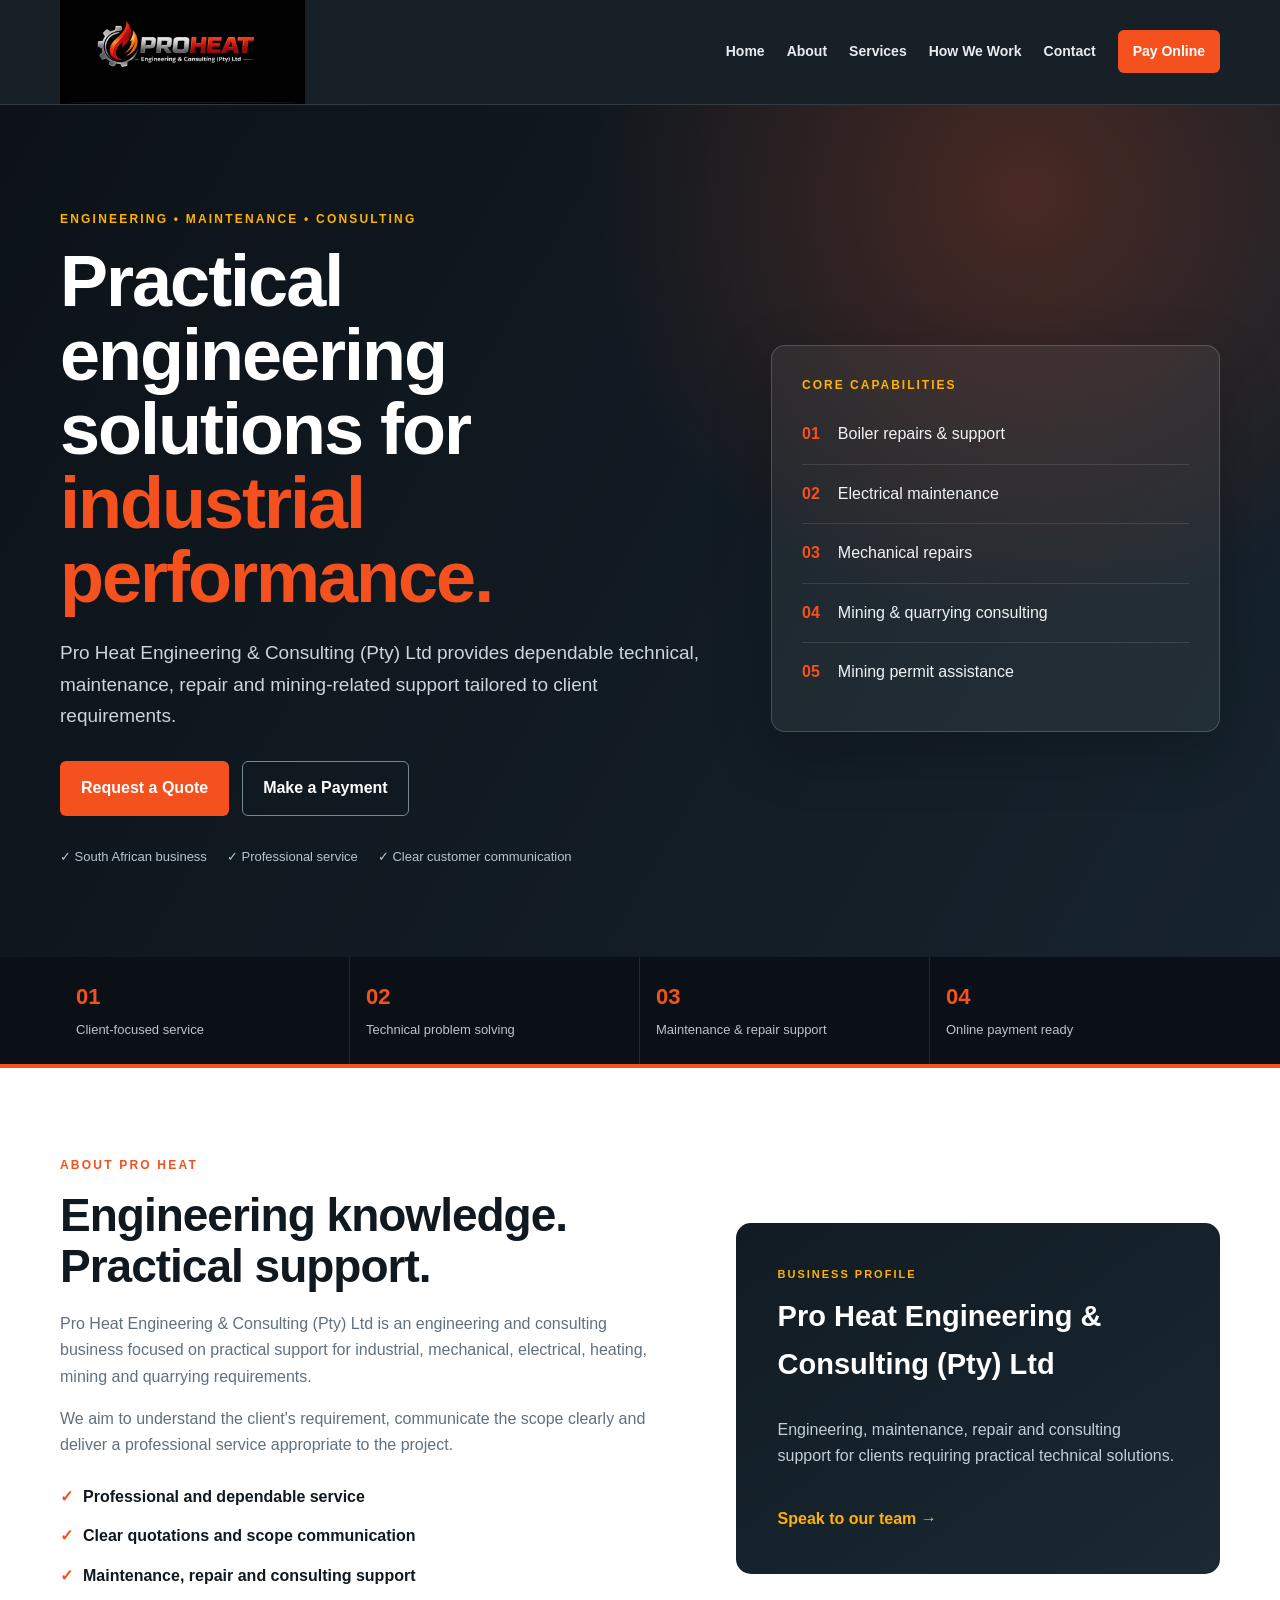
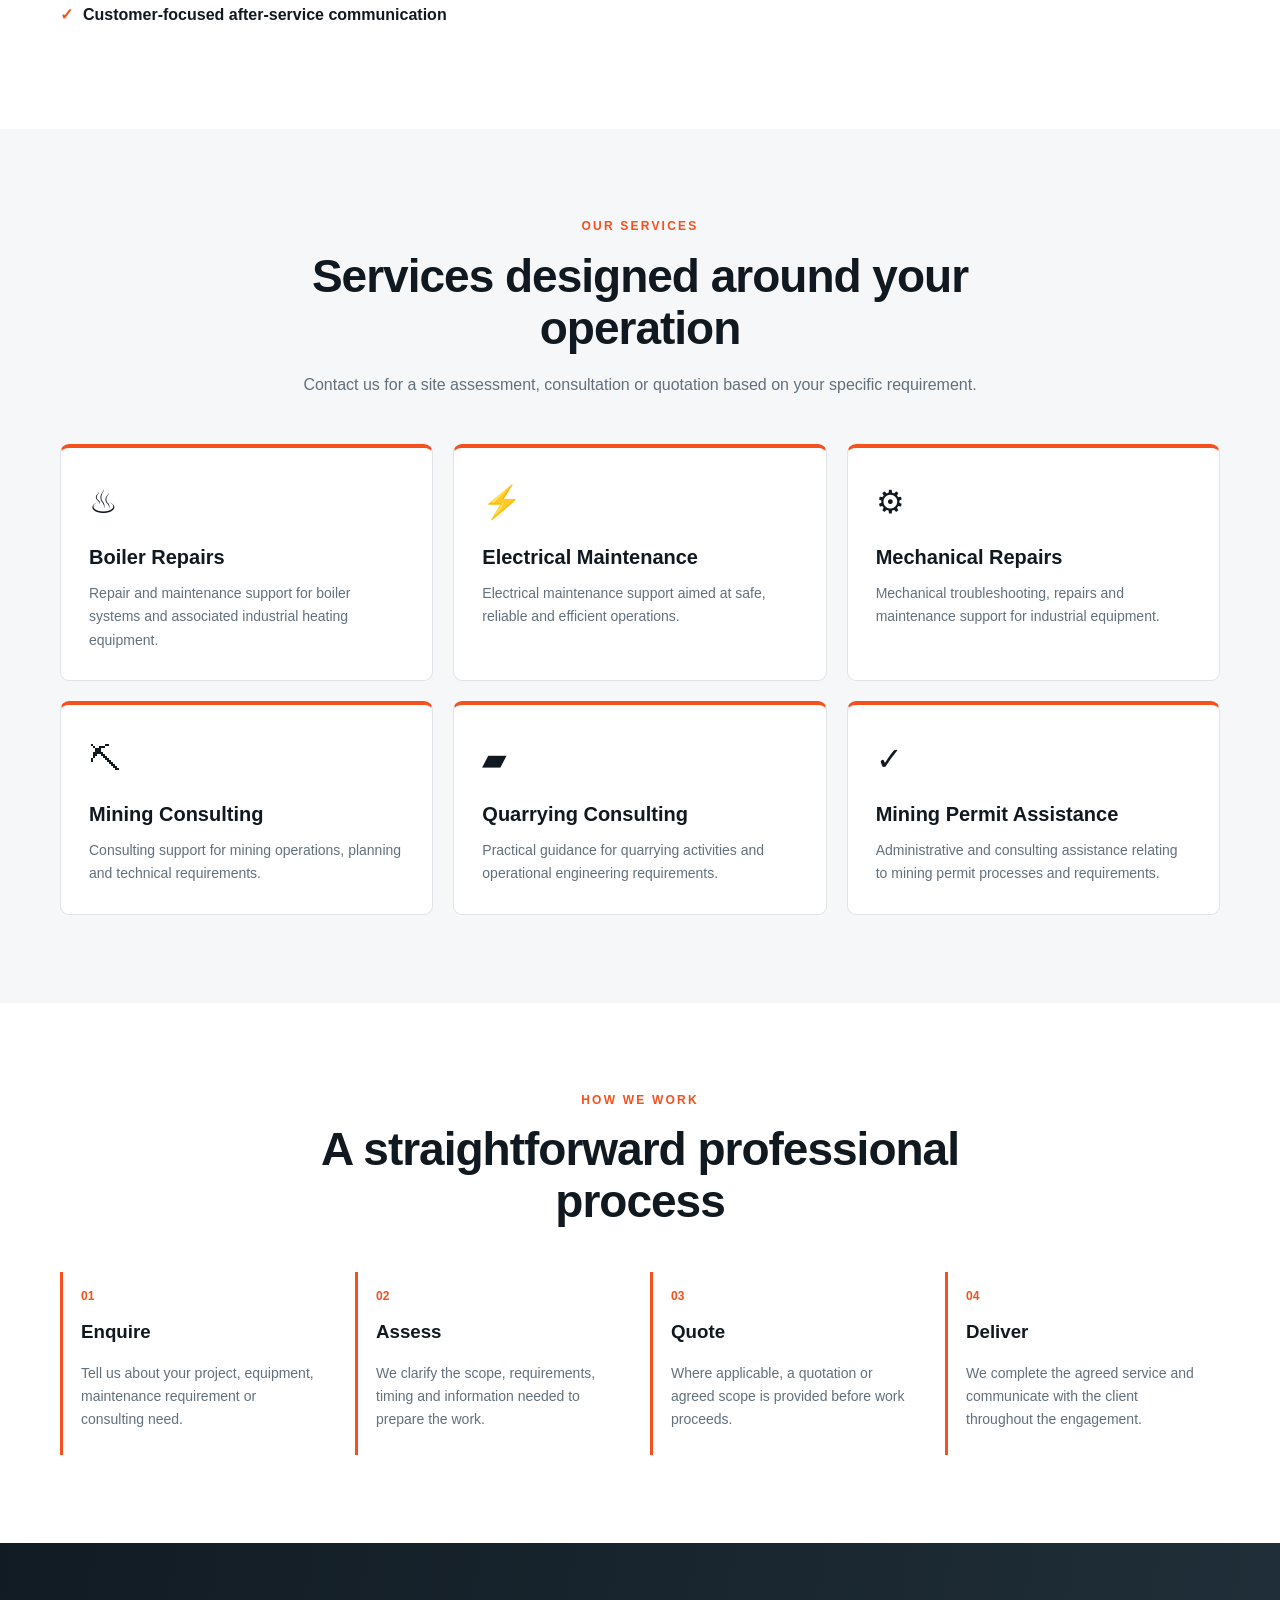
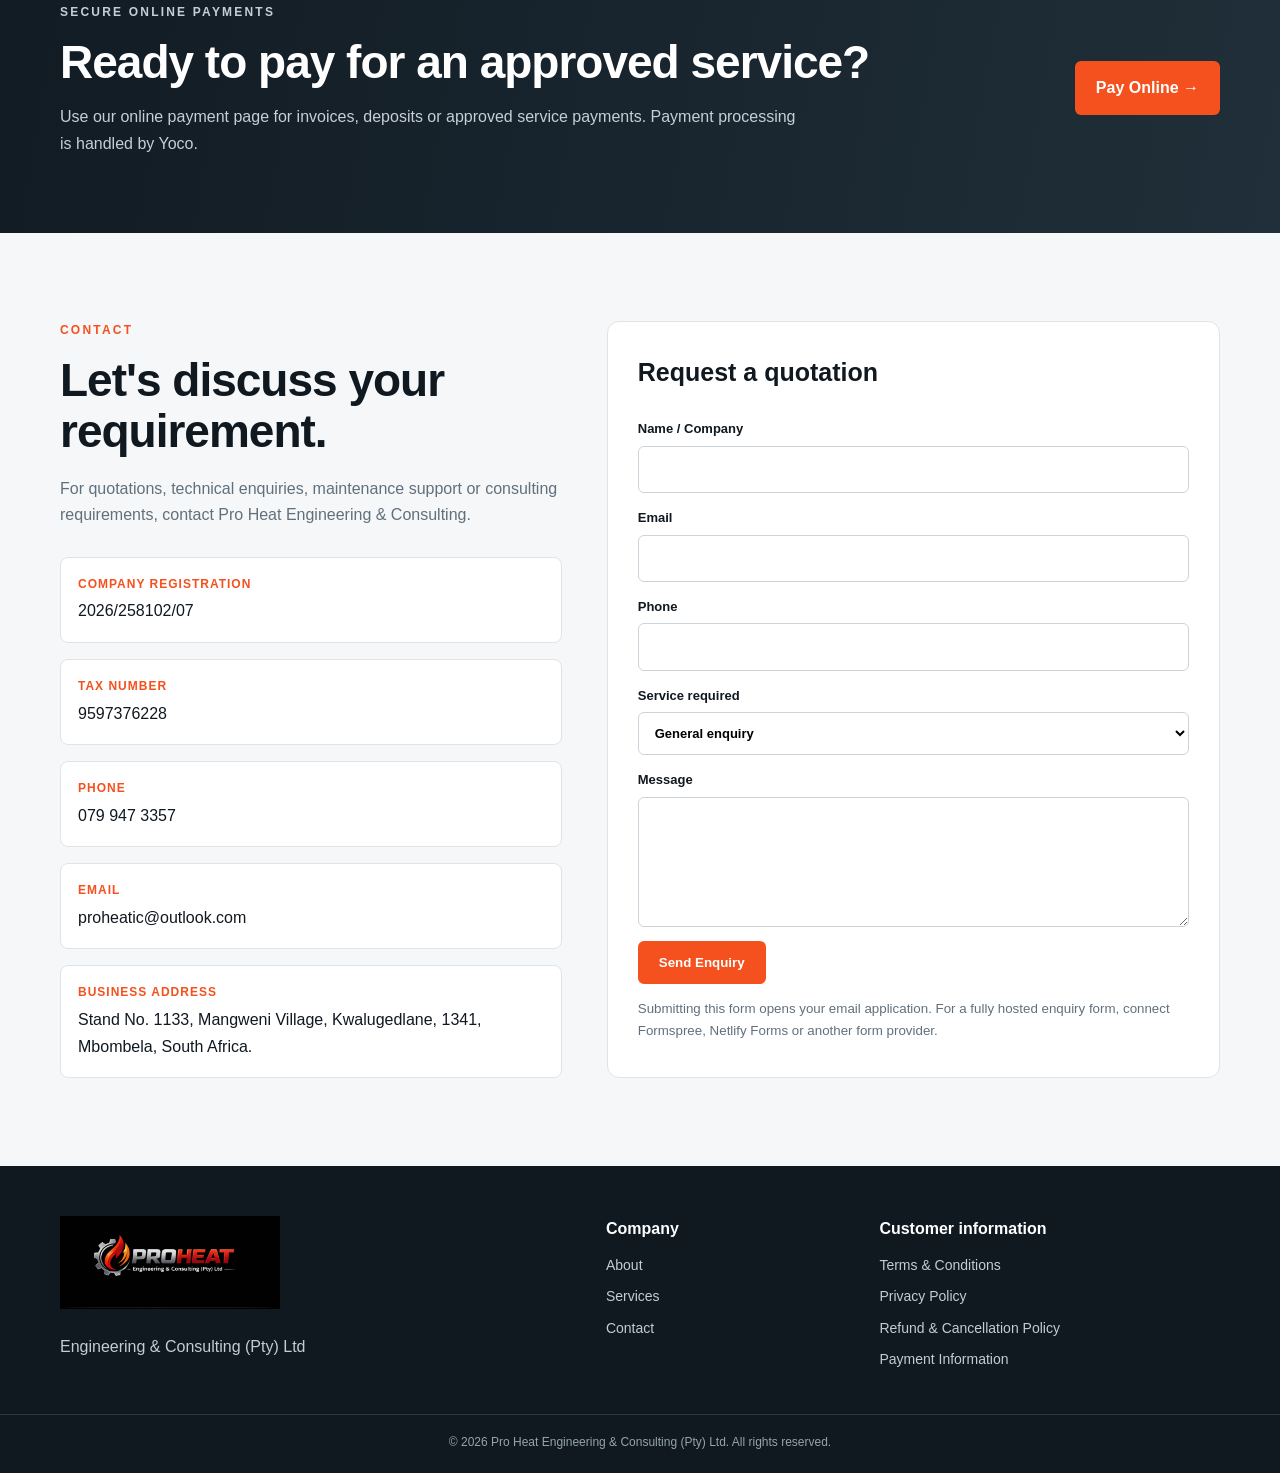
==== commit 77ab0717: "Update payment processor from Payfast to Yoco" ====
--- a/index.html
+++ b/index.html
@@ -119,7 +119,7 @@
 
 <section class="payment-strip">
   <div class="container payment-grid">
-    <div><p class="kicker">SECURE ONLINE PAYMENTS</p><h2>Ready to pay for an approved service?</h2><p>Use our online payment page for invoices, deposits or approved service payments. Payment processing is handled by Payfast.</p></div>
+    <div><p class="kicker">SECURE ONLINE PAYMENTS</p><h2>Ready to pay for an approved service?</h2><p>Use our online payment page for invoices, deposits or approved service payments. Payment processing is handled by Yoco.</p></div>
     <a class="btn primary" href="pay.html">Pay Online →</a>
   </div>
 </section>
--- a/styles.css
+++ b/styles.css
@@ -0,0 +1 @@
+:root{--ink:#101820;--ink2:#17232d;--orange:#f4511e;--gold:#ffb300;--paper:#f6f7f8;--muted:#61707d;--line:#dfe4e8;--white:#fff}*{box-sizing:border-box}html{scroll-behavior:smooth}body{margin:0;font-family:Inter,Arial,Helvetica,sans-serif;color:var(--ink);background:var(--white);line-height:1.65}a{text-decoration:none;color:inherit}.container{width:min(1160px,92%);margin:auto}.site-header{position:sticky;top:0;z-index:50;background:rgba(16,24,32,.97);border-bottom:1px solid rgba(255,255,255,.12);backdrop-filter:blur(10px)}.nav-wrap{min-height:82px;display:flex;align-items:center;justify-content:space-between;gap:30px}.brand img{width:245px;max-width:58vw;display:block}.nav{display:flex;align-items:center;gap:22px;color:#fff}.nav a{font-size:14px;font-weight:700;color:#e9edf0}.nav a:hover{color:var(--gold)}.nav-pay{padding:10px 15px;border-radius:6px;background:var(--orange)!important;color:#fff!important}.menu-btn{display:none;background:none;color:#fff;border:1px solid #71808b;border-radius:6px;padding:9px 12px;font-size:18px}.hero{background:radial-gradient(circle at 80% 10%,rgba(244,81,30,.24),transparent 34%),linear-gradient(120deg,#0c1218,#17232d);color:#fff;padding:105px 0 90px}.hero-grid{display:grid;grid-template-columns:1.18fr .82fr;gap:65px;align-items:center}.kicker{font-size:12px;letter-spacing:2.2px;font-weight:800;color:var(--gold);margin:0 0 14px}.kicker.dark{color:var(--orange)}h1{font-size:clamp(42px,6vw,72px);line-height:1.03;margin:0 0 23px;letter-spacing:-2px}h1 span{color:var(--orange)}.lead{font-size:19px;color:#ccd5db;max-width:700px;margin:0 0 30px}.actions{display:flex;gap:13px;flex-wrap:wrap}.btn{display:inline-flex;align-items:center;justify-content:center;border-radius:6px;padding:13px 20px;font-weight:800;border:1px solid transparent;cursor:pointer}.btn.primary{background:var(--orange);color:#fff}.btn.primary:hover{background:#d94215}.btn.ghost{border-color:#778792;color:#fff}.btn.ghost:hover{border-color:var(--gold);color:var(--gold)}.trust-row{display:flex;gap:20px;flex-wrap:wrap;margin-top:30px;color:#b9c5cc;font-size:13px}.hero-panel{padding:30px;border:1px solid rgba(255,255,255,.18);border-radius:14px;background:rgba(255,255,255,.06);box-shadow:0 20px 60px rgba(0,0,0,.22)}.panel-label{font-size:12px;font-weight:800;letter-spacing:2px;color:var(--gold);margin:0 0 10px}.capability{display:flex;gap:18px;padding:16px 0;border-bottom:1px solid rgba(255,255,255,.11)}.capability:last-child{border-bottom:0}.capability b{color:var(--orange)}.capability span{color:#f0f3f5}.stats{background:#0a1015;color:#fff;border-bottom:4px solid var(--orange)}.stat-grid{display:grid;grid-template-columns:repeat(4,1fr)}.stat-grid div{padding:22px 16px;border-right:1px solid rgba(255,255,255,.1)}.stat-grid div:last-child{border:0}.stat-grid strong{display:block;color:var(--orange);font-size:22px}.stat-grid span{font-size:13px;color:#bac4ca}.section{padding:88px 0}.alt{background:var(--paper)}.two-col{display:grid;grid-template-columns:1fr .8fr;gap:70px;align-items:center}.section h2,.contact h2,.payment-strip h2{font-size:clamp(30px,4vw,46px);line-height:1.12;margin:0 0 18px;letter-spacing:-1px}.section p,.contact p{color:var(--muted)}.check-list{margin-top:25px}.check-list div{font-weight:800;margin:13px 0}.check-list div:before{content:"✓";color:var(--orange);margin-right:10px}.dark-card{background:linear-gradient(145deg,#111b23,#1b2933);border-radius:15px;color:#fff;padding:42px;min-height:310px;display:flex;flex-direction:column;justify-content:center}.dark-card h3{font-size:29px;margin:10px 0 12px}.dark-card p{color:#c4ced4}.card-tag{font-size:11px;letter-spacing:2px;color:var(--gold);font-weight:800}.text-link{color:var(--gold);font-weight:800;margin-top:20px}.section-head{text-align:center;max-width:750px;margin:0 auto 45px}.service-grid{display:grid;grid-template-columns:repeat(3,1fr);gap:20px}.service{background:#fff;border:1px solid var(--line);border-top:4px solid var(--orange);padding:28px;border-radius:9px;transition:.2s}.service:hover{transform:translateY(-5px);box-shadow:0 18px 40px rgba(16,24,32,.08)}.service-icon{font-size:32px;margin-bottom:13px}.service h3{margin:0 0 8px;font-size:20px}.service p{font-size:14px;margin:0}.process-grid{display:grid;grid-template-columns:repeat(4,1fr);gap:20px}.process-grid>div{border-left:3px solid var(--orange);padding:10px 18px}.process-grid span{font-size:12px;font-weight:900;color:var(--orange)}.process-grid h3{margin:8px 0}.process-grid p{font-size:14px;color:var(--muted)}.payment-strip{padding:60px 0;background:linear-gradient(100deg,#111b23,#202f39);color:#fff}.payment-grid{display:flex;align-items:center;justify-content:space-between;gap:30px}.payment-strip h2{margin-bottom:8px}.payment-strip p{color:#c5cfd5;max-width:750px}.contact{background:var(--paper)}.contact-grid{display:grid;grid-template-columns:.9fr 1.1fr;gap:45px}.contact-list{margin-top:28px;display:grid;gap:16px}.contact-list a,.contact-list div{background:#fff;border:1px solid var(--line);padding:17px;border-radius:8px}.contact-list strong,.contact-list span{display:block}.contact-list strong{font-size:12px;text-transform:uppercase;letter-spacing:1px;color:var(--orange);margin-bottom:4px}.contact-form{background:#fff;border:1px solid var(--line);border-radius:12px;padding:30px}.contact-form h3{font-size:25px;margin-top:0}.contact-form label{display:block;font-size:13px;font-weight:800;margin:14px 0}.contact-form input,.contact-form select,.contact-form textarea{display:block;width:100%;font:inherit;margin-top:6px;border:1px solid #cbd4da;border-radius:6px;padding:12px;background:#fff}.contact-form textarea{min-height:130px;resize:vertical}.contact-form small{display:block;color:var(--muted);margin-top:14px}.footer{background:var(--ink)}footer{background:var(--ink);color:#c2cdd3;padding:50px 0 20px}.footer-grid{display:grid;grid-template-columns:1.5fr .7fr 1fr;gap:35px}.footer-logo{width:220px;max-width:100%}.footer-grid strong{display:block;color:#fff;margin-bottom:12px}.footer-grid a{display:block;margin:8px 0;font-size:14px}.copyright{border-top:1px solid rgba(255,255,255,.12);margin-top:35px;padding-top:18px;text-align:center;font-size:12px;color:#95a4ad}.legal{padding:85px 0}.legal .paper{max-width:850px;margin:auto;background:#fff;border:1px solid var(--line);padding:45px;border-radius:12px}.legal h1{font-size:44px;letter-spacing:-1px}.legal h2{font-size:25px;margin-top:30px}.legal li{margin:8px 0}.notice{background:#fff7e6;border-left:4px solid var(--gold);padding:16px;margin:20px 0}.pay-box{max-width:760px;margin:auto;background:#fff;border:1px solid var(--line);border-radius:14px;padding:35px}.pay-box h1{font-size:45px}.pay-box label{display:block;font-weight:800;margin-top:15px}.pay-box input{width:100%;padding:12px;border:1px solid #ccd5db;border-radius:6px;margin-top:6px}.pay-box .btn{margin-top:20px}.muted{color:var(--muted)}@media(max-width:850px){.nav{display:none}.menu-btn{display:block}.nav.open{display:flex;position:absolute;top:82px;left:0;right:0;background:var(--ink);padding:20px 4%;flex-direction:column;align-items:flex-start}.hero-grid,.two-col,.contact-grid{grid-template-columns:1fr}.service-grid{grid-template-columns:1fr 1fr}.process-grid{grid-template-columns:1fr 1fr}.stat-grid{grid-template-columns:1fr 1fr}.payment-grid{flex-direction:column;align-items:flex-start}.footer-grid{grid-template-columns:1fr 1fr}}@media(max-width:540px){.hero{padding:72px 0}.section{padding:62px 0}.service-grid,.process-grid,.stat-grid,.footer-grid{grid-template-columns:1fr}.hero-panel{margin-top:10px}.brand img{width:205px}h1{font-size:43px}.legal .paper,.pay-box{padding:25px}}
